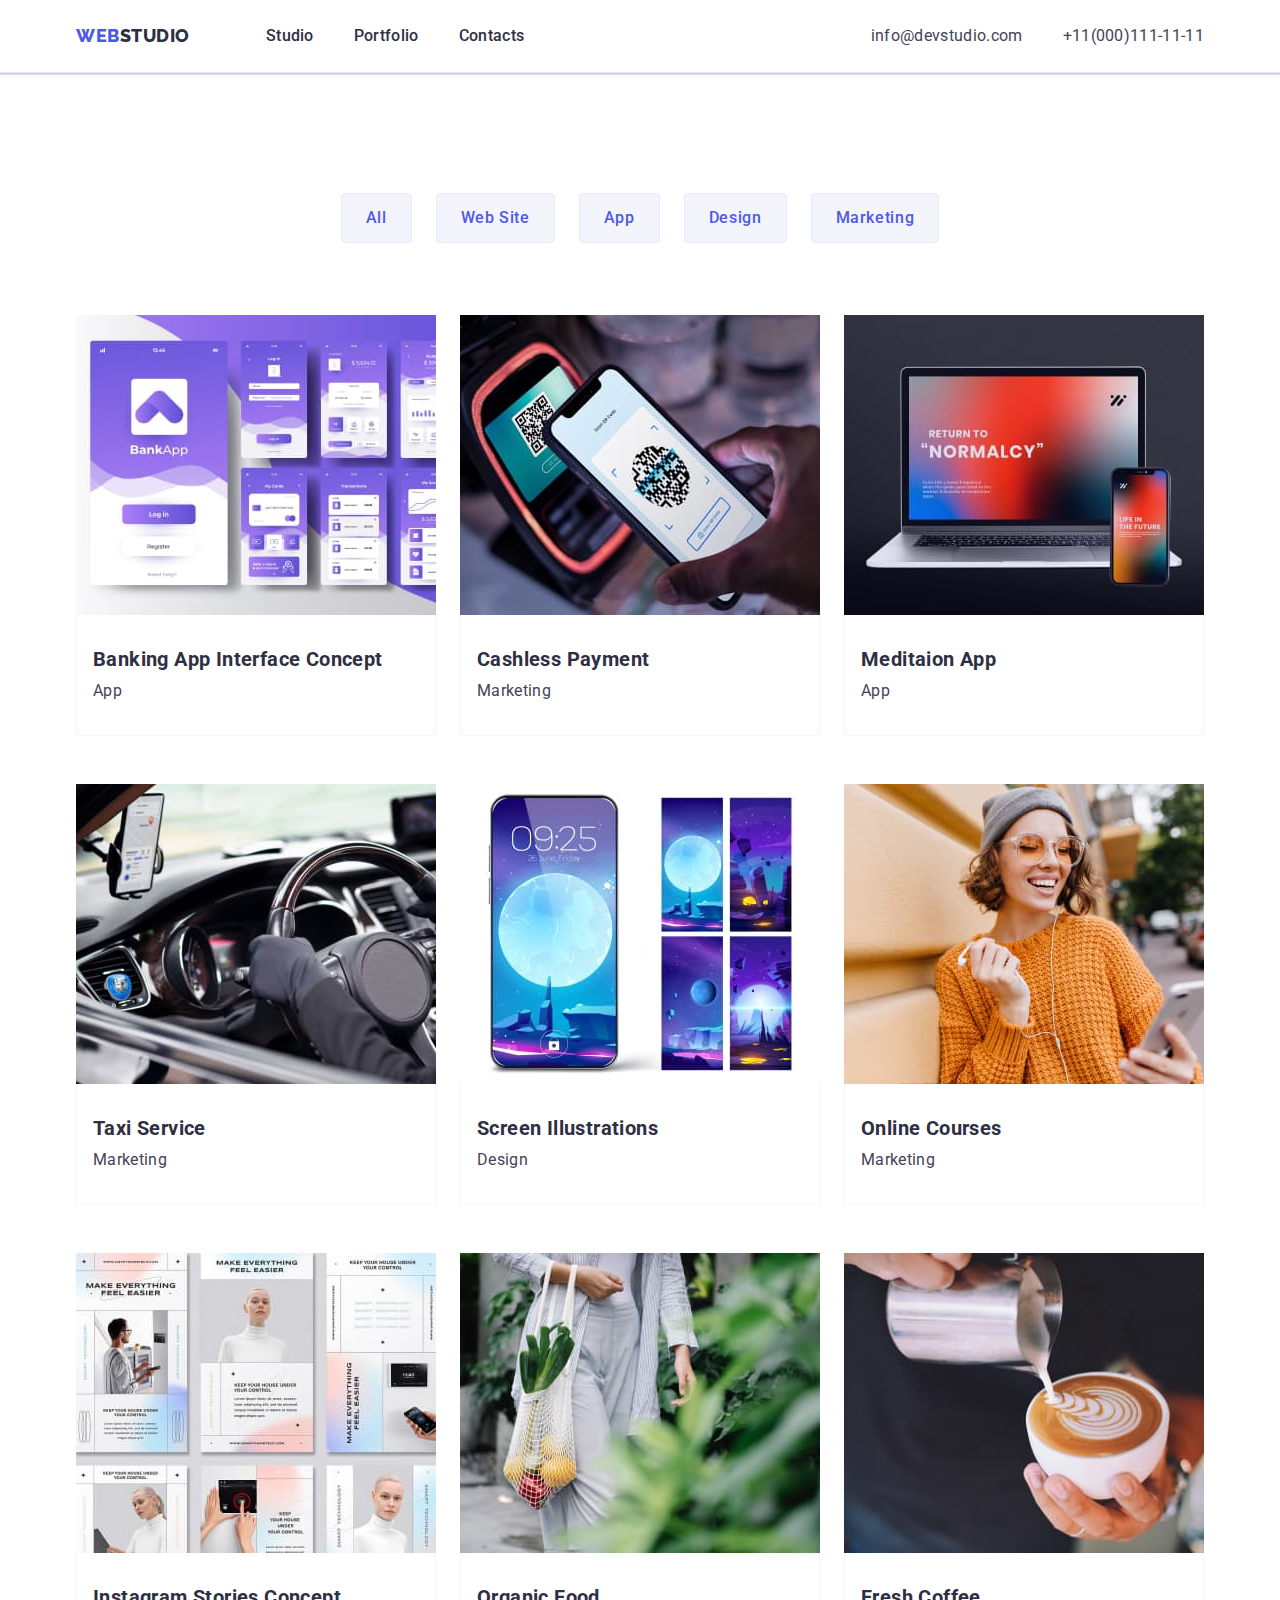
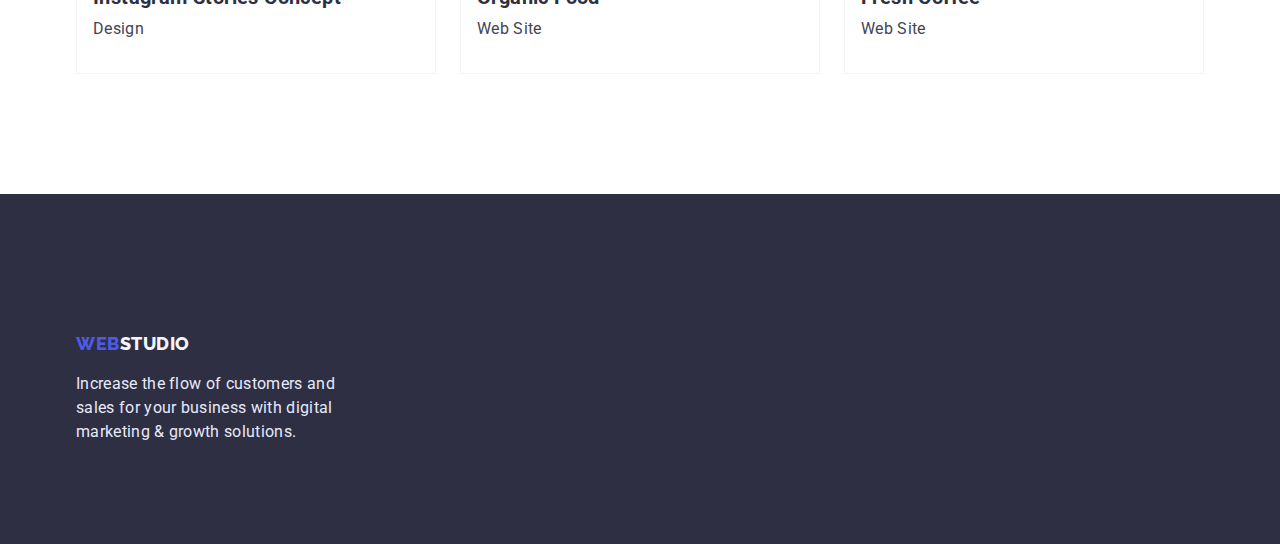
==== portfolio.html @ d632795c "Add files via upload" ====
<!DOCTYPE html>
<html lang="en">
  <head>
    <meta charset="UTF-8" />
    <meta http-equiv="X-UA-Compatible" content="IE=edge" />
    <meta name="viewport" content="width=, initial-scale=1.0" />
    <title>WEBSTUDIO</title>
    <link rel="preconnect" href="https://fonts.googleapis.com" />
    <link rel="preconnect" href="https://fonts.gstatic.com" crossorigin />
    <link
      href="https://fonts.googleapis.com/css2?family=Montserrat:wght@400;700&family=Raleway:wght@800&family=Roboto:wght@400;500;700&display=swap"
      rel="stylesheet"
    />
    <link rel="stylesheet" href="https://cdnjs.cloudflare.com/ajax/libs/modern-normalize/1.1.0/modern-normalize.min.css">
    <link rel="stylesheet" href="./style/styles.css" />
  </head>
  <body>
    <header class="header">
      <div class="container header-container "><nav class="header-navigation">
        <a href="" class="header-logo"><span class="header-logos">WEB</span>STUDIO</a>
        <ul class="header-list">
          <li class="header-item"><a class="header-link" href="./index.html">Studio</a></li>
          <li class="header-item"><a class="header-link" href="./portfolio.html">Portfolio</a></li>
          <li class="header-item"><a class="header-link" href="">Contacts</a></li>
    </ul>
      </nav> 
      <ul class="header-list">
        <li class="header-item"><a class="header-adress" href="mailto:info@devstudio.com">info@devstudio.com</a></li>
        <li class="header-item"><a class="header-adress" href="tel:+11 (000) 111-11-11">+11(000)111-11-11</a></li>
      </ul></div>
    </header>
    <main class="main">
      <section class="section">
       <div class="container ">
        <h1 class="visually-hidden">Portfolio</h1>
        <ul class="section-list list">
          <li class="section-item">
            <button class="section-button" type="button">All</button>
          </li>
          <li class="section-item">
            <button class="section-button" type="button">Web Site</button>
          </li>
          <li class="section-item">
            <button class="section-button" type="button">App</button>
          </li>
          <li class="section-item">
            <button class="section-button" type="button">Design</button>
          </li>
          <li class="section-item">
            <button class="section-button" type="button">Marketing</button>
          </li>
        </ul>
        <ul class="section-list card-set">
          <li class="section-items item">
            <a class="portfolio-adress" href=""><img
              class="section-image-card"
              src="images/img0.jpg"
              alt="more pages in phone"
            />
            <div class="portfolio-paragraf">
            <h3 class="section-title3">Banking App Interface Concept</h3>
            <p class="section-paragraph">App</p></div></a>
          </li>
          <li class="section-items item">
            <a class="portfolio-adress" href="">
              <img
                class="section-image-card"
                src="./images/img1.jpg"
                alt="phone with QR"
              />
              <div class="portfolio-paragraf">
              <h3 class="section-title3">Cashless Payment</h3>
              <p class="section-paragraph">Marketing</p></div>
            </a>
          </li>
          <li class="section-items item">
            <a class="portfolio-adress" href="">
              <img
                class="section-image-card"
                src="./images/img2.jpg"
                alt="imac shnd iphone"
              />
              <div class="portfolio-paragraf">
              <h3 class="section-title3">Meditaion App</h3>
              <p class="section-paragraph">App</p></div>
            </a>
          </li>
          <li class="section-items item">
            <a class="portfolio-adress" href="">
              <img
                class="section-image-card"
                src="./images/img3.jpg"
                alt="app taxi service"
              />
              <div class="portfolio-paragraf">
              <h3 class="section-title3 ">Taxi Service</h3>
              <p class="section-paragraph ">Marketing</p></div>
            </a>
          </li>
          <li class="section-items item"><a href="/">
            <img
              class="section-image-card"
              src="./images/img4.jpg"
              alt="screan illustration"
            />
            <div class="portfolio-paragraf">
            <h3 class="section-title3 ">Screen Illustrations</h3>
            <p class="section-paragraph ">Design</p></div>
          </a>
          </li>
          <li class="section-items item">
            <a class="portfolio-adress" href="">
              <img
                class="section-image-card"
                src="./images/img5.jpg"
                alt="girl online courses"
              />
              <div class="portfolio-paragraf">
              <h3 class="section-title3 ">Online Courses</h3>
              <p class="section-paragraph ">Marketing</p></div>
            </a>
          </li>
          <li class="section-items item">
            <a class="portfolio-adress" class="section-adress" href="">
              <img
                class="section-image-card"
                src="./images/img6.jpg"
                alt="instagram stories concept"
              />
              <div class="portfolio-paragraf">
              <h3 class="section-title3 ">Instagram Stories Concept</h3>
              <p class="section-paragraph ">Design</p> </div>
            </a>
          </li>
          <li class="section-items item">
            <a class="portfolio-adress" href="">
              <img
                class="section-image-card"
                src="./images/img7.jpg"
                alt="organic food"
              />
              <div class="portfolio-paragraf">
              <h3 class="section-title3 ">Organic Food</h3>
              <p class="section-paragraph ">Web Site</p></div>
              </a>
          </li>
          <li class="section-items item">
            <a class="portfolio-adress" href="">
              <img
                class="section-image-card"
                src="./images/img8.jpg"
                alt="fresh Coffe"
              />
              <div class="portfolio-paragraf">
              <h3 class="section-title3 ">Fresh Coffee</h3>
              <p class="section-paragraph ">Web Site</p></div>
            </a>
          </li>
        </ul>
       </div>
    </main>
    <footer class="footer">
      <div class="container">
       <a href="/" class="footer-logo">WEB<span class="footer-logos">STUDIO</span></a>
       <p class="footer-paragraph">
         Increase the flow of customers and sales for your business with digital
         marketing & growth solutions.
       </p>
      </div>
     </footer>
  </body>
</html>
---- style/styles.css ----
*,
*::before,
*::after {
  box-sizing: border-box;
}

h1,
h2,
h3,
p,
ul {
  margin: 0px;
  padding: 0px;
}

:root {
  --primary-text-color: #2e2f42;
  --hero-background-color: #2e2f42;
  --header-logos-color: #4d5ae5;
  --hover-focus-color: #404bbf;
  --primary-background-color: #ffffff;
  --white-text-color: #ffffff;
  --adress-color: #434455;
  --section-paragraph-color: #434455;
  --section-button-background: #f4f4fd;
  --footer-paragraph: #e7e9fc;
  --footer-logo: #4d5ae5;
  --footer-logos: #f4f4fd;
  --hero-button-background: #4d5ae5;
  --section-comand-background: #f4f4fd;
  --section-button-text: #4d5ae5;
  --acent-border-collor: #f4f4fd;
}
body {
  color: var(--primary-text-color);
  background-color: var(--primary-background-color);
  font-family: "Roboto", sans-serif;
}

.header {
  background: var(--primary-background-color);
  box-shadow: 0px 2px 1px rgba(46, 47, 66, 0.08),
    0px 1px 1px rgba(46, 47, 66, 0.16), 0px 1px 6px rgba(46, 47, 66, 0.08);
  border-bottom: 1px solid #e7e9fc;
}
.header-container {
  align-items: center;
  display: flex;
}

.header-navigation {
  align-items: center;
  display: flex;
}
.header-logo {
  margin-right: 76px;

  font-family: "Raleway";
  font-style: normal;
  font-weight: 800;
  font-size: 18px;
  line-height: 1.33;
  letter-spacing: 0.03em;
  color: var(--primary-text-color);
  text-decoration: none;
}

.header-logos {
  color: var(--header-logos-color);
}
.header-list {
  list-style: none;
  margin: 0px;
  padding: 0px;
  display: flex;
  margin-left: auto;
}
.header-item {
  font-weight: 500;
  font-size: 16px;
  line-height: 1.5;
  letter-spacing: 0.02em;
  color: var(--primary-text-color);
  text-decoration: none;
}
.header-item + .header-item {
  margin-left: 40px;
}
.header-link {
  font-weight: 500;
  font-size: 16px;
  line-height: 1.5;
  letter-spacing: 0.02em;
  color: var(--primary-text-color);
  text-decoration: none;

  display: block;
  padding-top: 24px;
  padding-bottom: 24px;
}
.header-link:hover,
:focus {
  color: var(--hover-focus-color);
}

.header-adress {
  font-weight: 400;
  font-size: 16px;
  line-height: 1.5;
  letter-spacing: 0.02em;
  color: var(--adress-color);
  text-decoration: none;

  display: block;
  padding-top: 24px;
  padding-bottom: 24px;
}
.header-adress:hover {
  font-style: normal;
  font-weight: 400;
  font-size: 16px;
  line-height: 1.5;
  letter-spacing: 0.02em;
  color: var(--hover-focus-color);
}
.header-adress:focus {
  font-style: normal;
  font-weight: 400;
  font-size: 16px;
  line-height: 1.5;
  letter-spacing: 0.02em;
  color: var(--hover-focus-color);
}
.hero {
  background: var(--primary-text-color);
  text-align: center;
  padding: 188px 0;
  height: 600px;
  min-width: 1440px;
}

.hero-icon {
  background-image:  linear-gradient(rgba(46,47,66,0.7),
  rgba(46,47,66,0.7)
  ),
  url(../images/people-office\ 1.jpg) ;
  background-repeat: no-repeat ;
  background-position: center;
background-size: contain;

}
.hero-list {
  list-style: none;
  text-decoration: none;
}

.hero-button {
  font-family: "Roboto", sans-serif;
  font-style: normal;
  font-weight: 500;
  font-size: 16px;
  line-height: 1.18;
  letter-spacing: 0.04em;
  color: var(--primary-background-color);
  padding: 16px 32px;
  background-color: var(--hero-button-background);
  cursor: pointer;
  box-shadow: 0px 4px 4px rgba(0, 0, 0, 0.15);
  border-radius: 4px;
  border: transparent;
}
.hero-button:hover {
  background: var(--hover-focus-color);
  box-shadow: 0px 1px 6px rgba(46, 47, 66, 0.08), 0px 1px 1px rgba(46, 47, 66, 0.16), 0px 2px 1px rgba(46, 47, 66, 0.08);
  border: transparent;
}
.hero-button:focus {
  background: var(--hover-focus-color);
  box-shadow: 0px 4px 4px rgba(0, 0, 0, 0.15);
  border: transparent;
}
.hero-title {
  font-weight: 700;
  font-size: 56px;
  line-height: 1.07;
  text-align: center;
  letter-spacing: 0.02em;
  color: var(--white-text-color);
  margin-top: 0px;
  margin-bottom: 48px;
}
.section {
  padding-top: 120px;
}

.section-padding {
  padding-bottom: 120px;
}

.visually-hidden {
  position: absolute;
  white-space: nowrap;
  width: 1px;
  height: 1px;
  overflow: hidden;
  border: 0;
  padding: 0;
  clip: rect(0 0 0 0);
  clip-path: inset(50%);
  margin: -1px;
}
.section-list {
  display: flex;
}
.section-list-studio {
  display: flex;
  list-style: none;
}

.section-title2 {
  font-weight: 700;
  font-size: 36px;
  line-height: 40px;
  color: var(--primary-text-color);
  margin-bottom: 72px;
  margin-top: 0;
  text-align: center;
}
.section-button {
  font-family: "Roboto", sans-serif;
  font-style: normal;
  font-weight: 500;
  font-size: 16px;
  line-height: 1.5;
  text-align: center;
  letter-spacing: 0.04em;
  background: var(--section-button-background);
  color: var(--section-button-text);
  border: 1px solid #e7e9fc;
  border-radius: 4px;
  cursor: pointer;
  display: flex;
  flex-direction: row;
  align-items: flex-start;
  padding: 12px 24px;
}

.section-button + .section-button {
  margin-left: 24px;
}

.section-button:hover {
  background: var(--hover-focus-color);
  box-shadow: 0px 3px 1px rgba(0, 0, 0, 0.1), 0px 2px 1px rgba(0, 0, 0, 0.08),
    0px 2px 2px rgba(0, 0, 0, 0.12);
  border-color: transparent;
  color: var(--white-text-color);
}
.section-button:focus {
  background: var(--hover-focus-color);
  box-shadow: 0px 3px 1px rgba(0, 0, 0, 0.1), 0px 2px 1px rgba(0, 0, 0, 0.08),
    0px 2px 2px rgba(0, 0, 0, 0.12);
  border-radius: 4px;
  border: transparent;
  color: var(--white-text-color);
}

img {
  display: block;
  max-width: 100%;
  height: auto;
}


.section-images {
  background: url(man-with-laptop-presenting-something.jpg);
  mix-blend-mode: normal;
  margin-bottom: 32px;
}
.section-image-card {
}
.section-title3 {
  font-weight: 700;
  font-size: 20px;
  line-height: 1.2;
  letter-spacing: 0.02em;
  color: var(--primary-text-color);
  text-decoration: none;
  margin-bottom: 8px;
  margin-top: 0px;
}
.section-paragraph {
  font-size: 16px;
  line-height: 1.5;
  letter-spacing: 0.02em;
  color: var(--section-paragraph-color);
  text-decoration: none;
  margin-top: 0px;
}

.portfolio-paragraf {
  border-left: 0.5px solid var(--acent-border-collor);
  border-bottom: 0.5px solid var(--acent-border-collor);
  border-right: 0.5px solid var(--acent-border-collor);
  padding: 32px 16px;
}

.footer {
  background: var(--hero-background-color);
  padding-top: 138px;
  padding-bottom: 100px;
}
.footer-logo {
  font-family: "Raleway", sans-serif;
  font-weight: 800;
  font-size: 18px;
  line-height: 1.33;
  letter-spacing: 0.03em;
  text-transform: uppercase;
  color: var(--footer-logo);
  text-decoration: none;

  letter-spacing: 0.03em;
  text-transform: uppercase;
}
.footer-logos {
  color: var(--footer-logos);
}
.footer-paragraph {
  font-weight: 400;
  font-size: 16px;
  line-height: 1.5;
  letter-spacing: 0.02em;
  color: var(--footer-paragraph);
  width: 264px;
  left: 156px;
  top: 2418px;
  margin-top: 16px;
}
.section-item {
  list-style: none;
  background: var(--primary-background-color);
}

.item-basis {
  flex-basis: calc(100% / 3);
}

.section-item + .section-item {
  margin-left: 24px;
}
.section-items {
  list-style: none;
}

.section-comand {
  background: var(--section-comand-background);
  padding-bottom: 120px;
  padding-top: 120px;
}
.comand {
  box-shadow: 0px 1px 6px rgba(46, 47, 66, 0.08),
    0px 1px 1px rgba(46, 47, 66, 0.16), 0px 2px 1px rgba(46, 47, 66, 0.08);
  border-radius: 0px 0px 4px 4px;
  text-align: center;
  padding-bottom: 32px;
}
a {
  text-decoration: none;
}
.container {
  width: 1158px;
  margin: 0 auto;
  padding-left: 15px;
  padding-right: 15px;
}
.list {
  margin-bottom: 72px;
  display: flex;
  justify-content: center;
}
.card-set {
  flex-wrap: wrap;
  column-gap: 24px;
  row-gap: 48px;
  flex-basis: calc(100% / 3);
  padding-bottom: 120px;
}
.social-title {
  font-weight: 500;
font-size: 16px;
line-height: 1.5;
letter-spacing: 0.02em;

color: #FFFFFF;
}
.customers-link {
  width: 168px;
  height: 88px;
  border: 1px solid #8E8F99;
  border-radius: 4px;
  display: flex;
}
.team-social-link {
  width: 40px;
  height: 40px;
  background-color: #4D5AE5;
  border-radius: 50%;
}
.team-social-link:hover{
  background-color: #404BBF;
}
.team-social-link:focus {
  background-color: #404BBF;
}
.team-social-link+.team-social-link {
margin-left: 24px;
}

.link-list {
  justify-content: center;
  margin-top: 8px;
}

.footer-list {
  list-style: none;
  justify-content: center;
}
.portfolio-adress {
  box-shadow: 0px 1px 6px rgba(46, 47, 66, 0.08);
}
.portfolio-adress:hover {
  box-shadow: 0px 1px 6px rgba(46, 47, 66, 0.08), 0px 1px 1px rgba(46, 47, 66, 0.16), 0px 2px 1px rgba(46, 47, 66, 0.08);
}

.footer-link {
  width: 40px;
  height: 40px;
  background-color: rgba(255, 255, 255, 0.1);
  display: flex;
  border-radius: 50%;
  align-items: center;
}
.footer-link:hover {
background-color: #31D0AA;
}
.footer-link:focus {
  background-color: #31D0AA;
  }
.footer-item+.footer-item {
  margin-left: 16px;
}
.footer-social {
  margin-left: 120px;
}
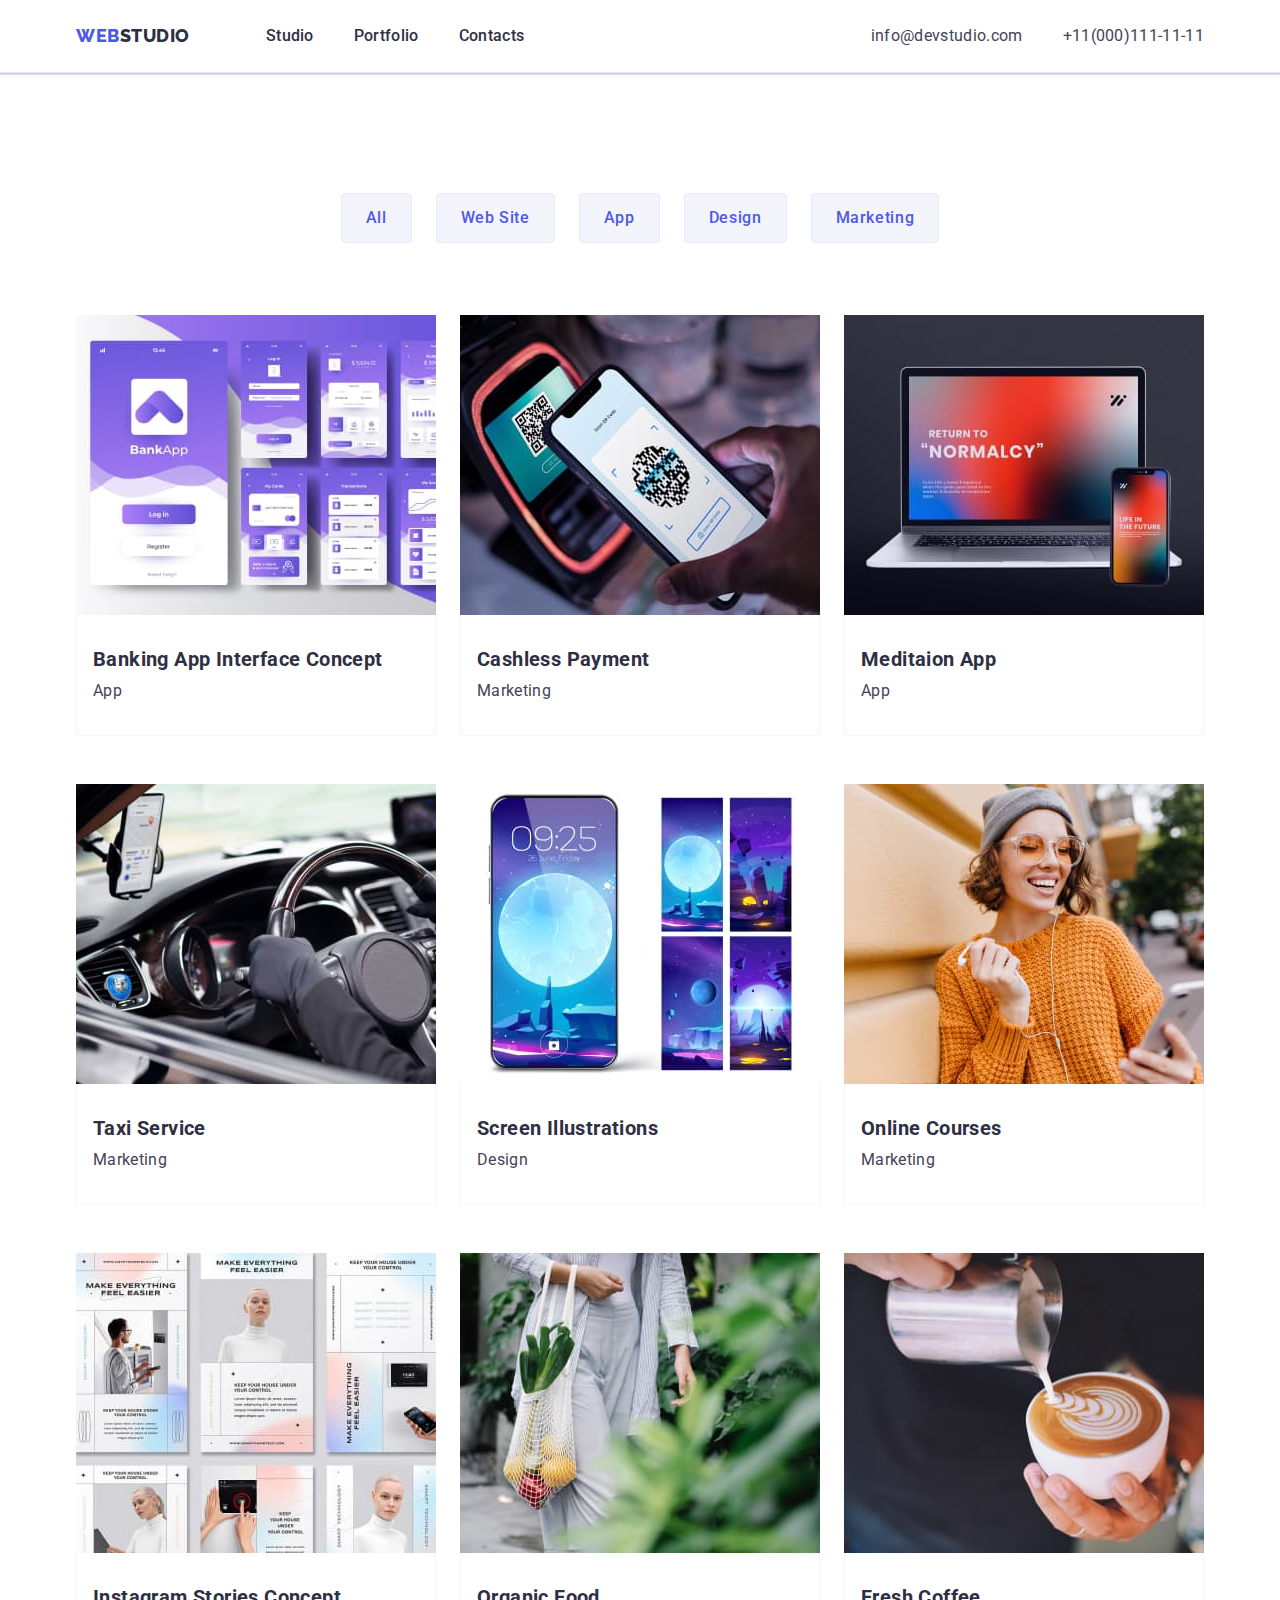
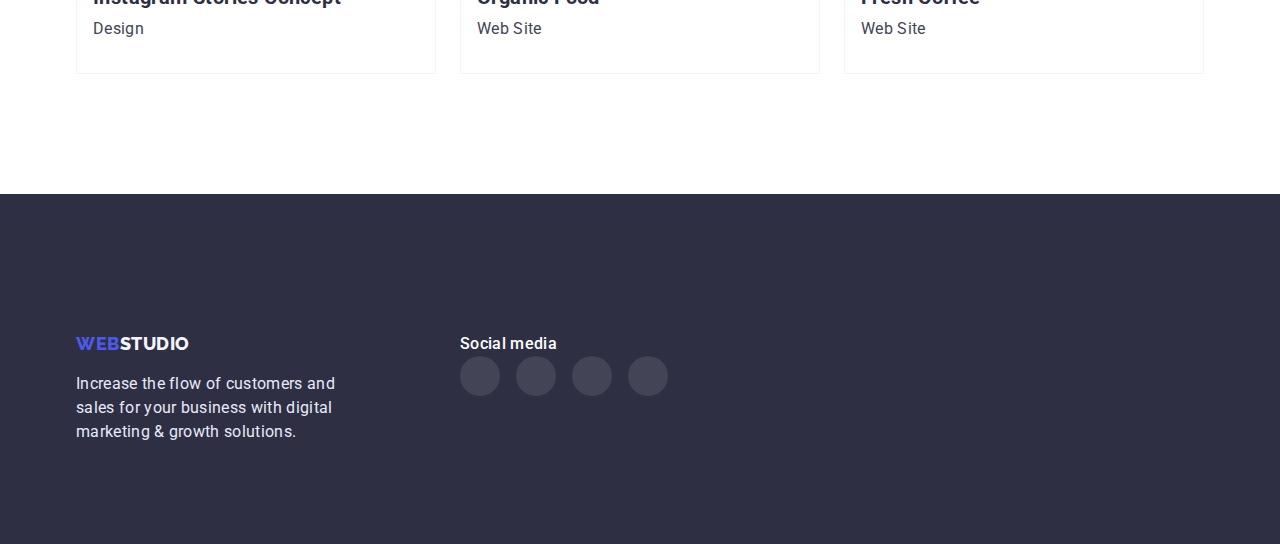
==== commit 14f92f1a: "Add files via upload" ====
--- a/portfolio.html
+++ b/portfolio.html
@@ -161,12 +161,31 @@
     </main>
     <footer class="footer">
       <div class="container">
-       <a href="/" class="footer-logo">WEB<span class="footer-logos">STUDIO</span></a>
-       <p class="footer-paragraph">
-         Increase the flow of customers and sales for your business with digital
-         marketing & growth solutions.
-       </p>
+        <ul class="section-list-studio">
+          <li>
+            <div class="footer-info">
+              <a href="" class="footer-logo"
+                >WEB<span class="footer-logos">STUDIO</span></a
+              >
+              <p class="footer-paragraph">
+                Increase the flow of customers and sales for your business with
+                digital marketing & growth solutions.
+              </p>
+            </div>
+          </li>
+          <li>
+            <div class="footer-social">
+              <h2 class="social-title">Social media</h2>
+              <ul class="section-list-studio">
+                <li class="footer-item"><a class="footer-link" href=""></a></li>
+                <li class="footer-item"><a class="footer-link" href=""></a></li>
+                <li class="footer-item"><a class="footer-link" href=""></a></li>
+                <li class="footer-item"><a class="footer-link" href=""></a></li>
+              </ul>
+            </div>
+          </li>
+        </ul>
       </div>
-     </footer>
+    </footer>
   </body>
 </html>
--- a/style/styles.css
+++ b/style/styles.css
@@ -452,4 +452,23 @@
 }
 .footer-social {
   margin-left: 120px;
+}
+
+
+
+.icon-advantages {
+
+}
+.advantages-item {
+  display: flex;
+  width: 264px;
+  height: 112px;
+  align-items: center;
+  justify-content: center;
+  background-color: #F4F4FD;
+  border-radius: 4px;
+  margin-bottom: 8px;
+}
+.advantages-item+.advantages-item {
+margin-left: 24px;
 }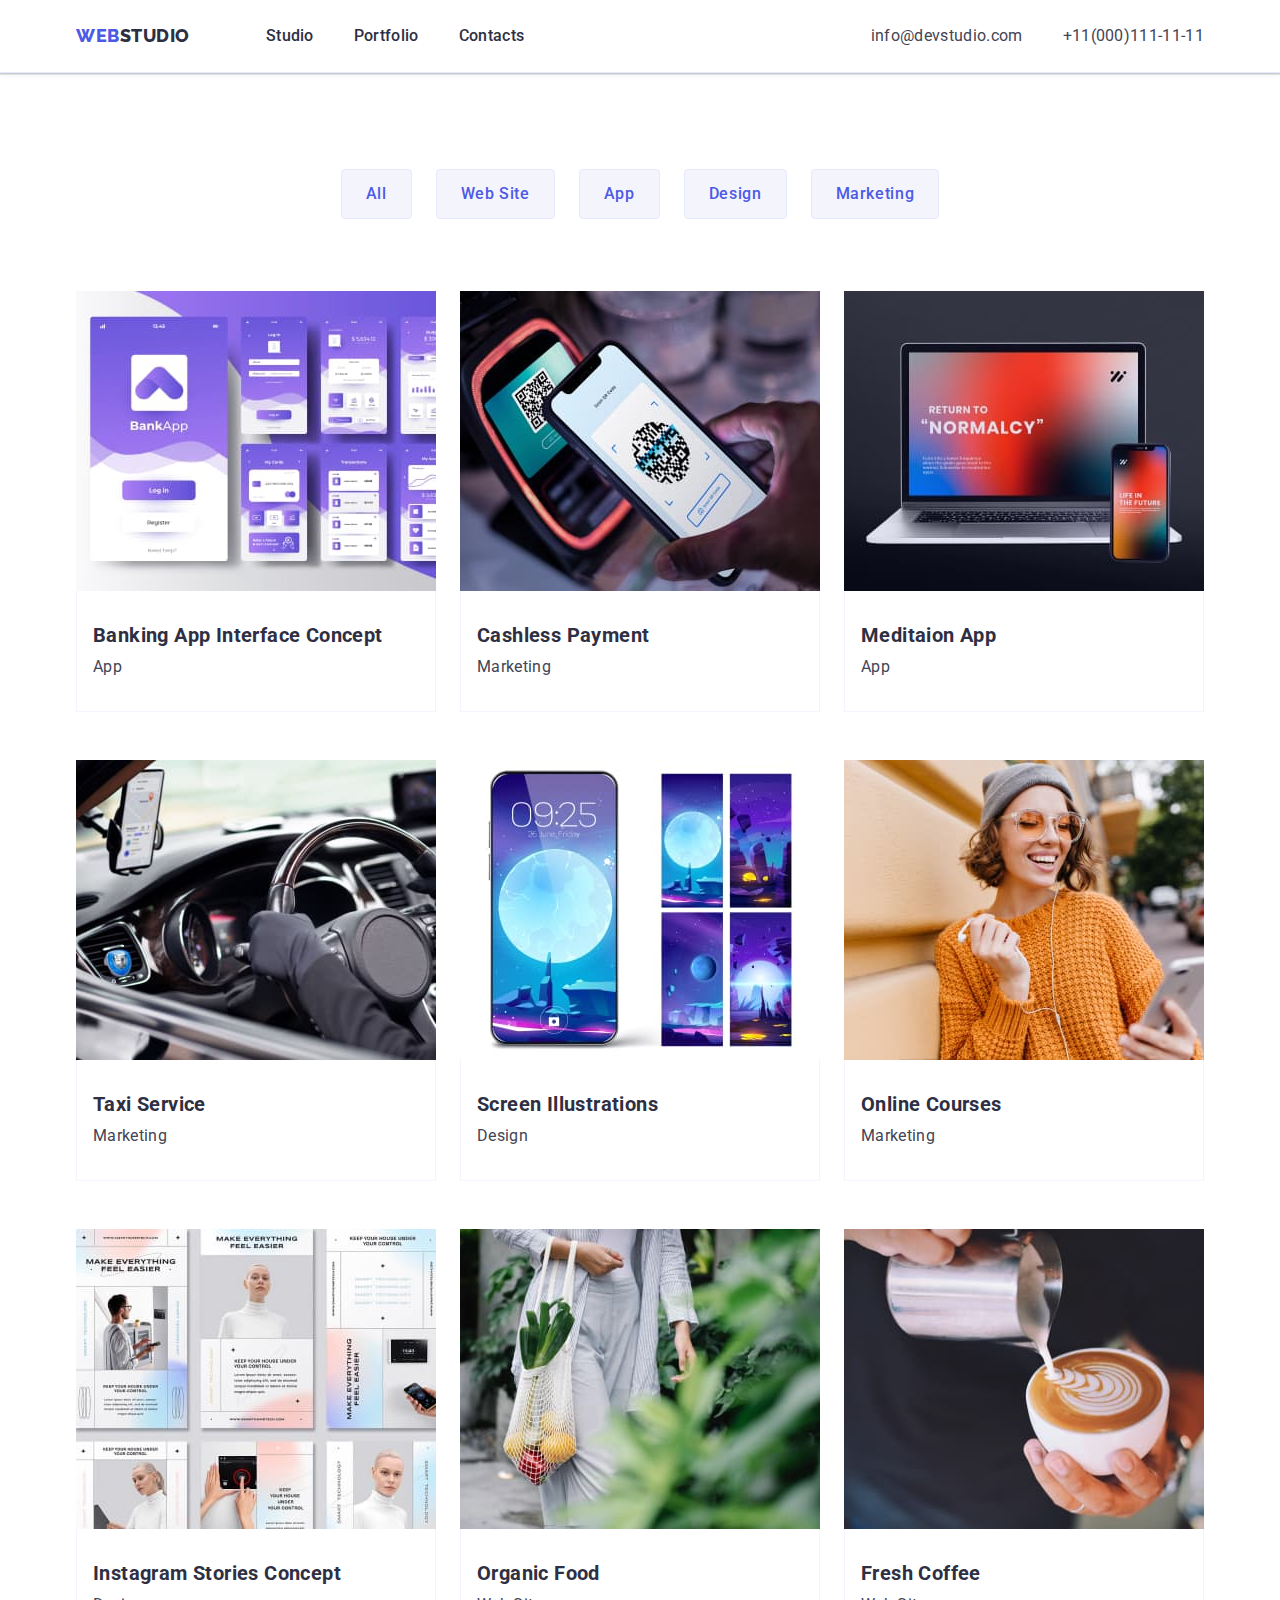
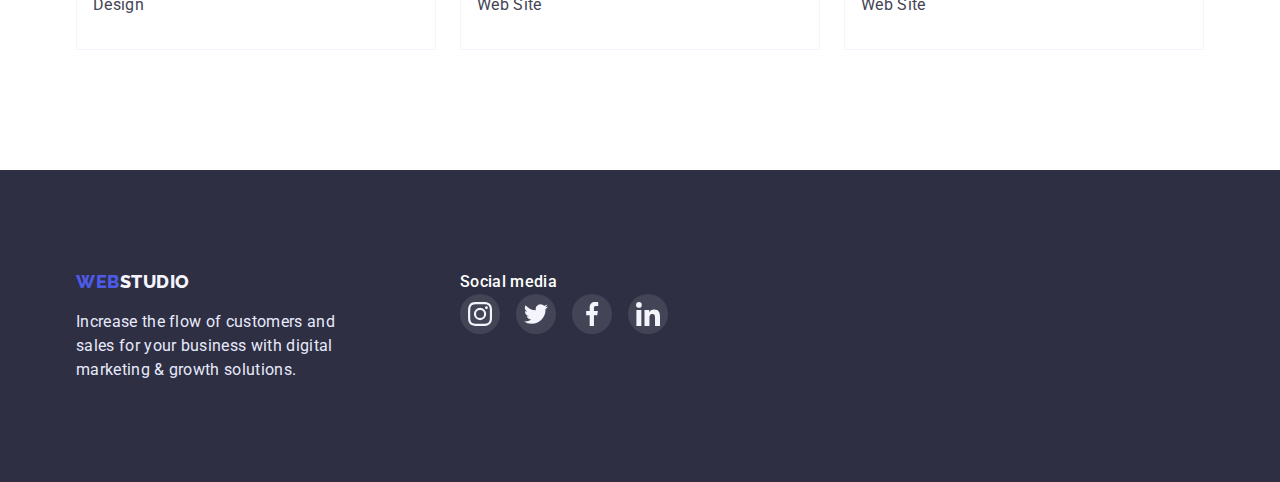
==== commit 88a9dcb3: "Add files via upload" ====
--- a/portfolio.html
+++ b/portfolio.html
@@ -177,10 +177,30 @@
             <div class="footer-social">
               <h2 class="social-title">Social media</h2>
               <ul class="section-list-studio">
-                <li class="footer-item"><a class="footer-link" href=""></a></li>
-                <li class="footer-item"><a class="footer-link" href=""></a></li>
-                <li class="footer-item"><a class="footer-link" href=""></a></li>
-                <li class="footer-item"><a class="footer-link" href=""></a></li>
+                <li class="footer-item"><a class="footer-link" href="">
+                  <svg class="icon-link" width="24" height="24">
+                    <use href="./images/symbol-defs (1).svg#instagram-2">
+                    </use>
+                  </svg>
+                </a></li>
+                <li class="footer-item"><a class="footer-link" href="">
+                  <svg class="icon-link" width="24" height="24">
+                    <use href="./images/symbol-defs (1).svg#twitter-1">
+                    </use>
+                  </svg>
+                </a></li>
+                <li class="footer-item"><a class="footer-link" href="">
+                  <svg class="icon-link" width="24" height="24">
+                    <use href="./images/symbol-defs (1).svg#facebook-1">
+                    </use>
+                  </svg>
+                </a></li>
+                <li class="footer-item"><a class="footer-link" href="">
+                  <svg class="icon-link" width="24" height="24">
+                    <use href="./images/symbol-defs (1).svg#linkedin-1">
+                    </use>
+                  </svg>
+                </a></li>
               </ul>
             </div>
           </li>
--- a/style/styles.css
+++ b/style/styles.css
@@ -140,14 +140,14 @@
 }
 
 .hero-icon {
-  background-image:  linear-gradient(rgba(46,47,66,0.7),
-  rgba(46,47,66,0.7)
-  ),
-  url(../images/people-office\ 1.jpg) ;
-  background-repeat: no-repeat ;
+  background-image: linear-gradient(
+      rgba(46, 47, 66, 0.7),
+      rgba(46, 47, 66, 0.7)
+    ),
+    url(../images/people-office\ 1.jpg);
+  background-repeat: no-repeat;
   background-position: center;
-background-size: contain;
-
+  background-size: contain;
 }
 .hero-list {
   list-style: none;
@@ -171,7 +171,8 @@
 }
 .hero-button:hover {
   background: var(--hover-focus-color);
-  box-shadow: 0px 1px 6px rgba(46, 47, 66, 0.08), 0px 1px 1px rgba(46, 47, 66, 0.16), 0px 2px 1px rgba(46, 47, 66, 0.08);
+  box-shadow: 0px 1px 6px rgba(46, 47, 66, 0.08),
+    0px 1px 1px rgba(46, 47, 66, 0.16), 0px 2px 1px rgba(46, 47, 66, 0.08);
   border: transparent;
 }
 .hero-button:focus {
@@ -190,7 +191,8 @@
   margin-bottom: 48px;
 }
 .section {
-  padding-top: 120px;
+  padding-top: 96px;
+  padding-bottom: 120px;
 }
 
 .section-padding {
@@ -271,7 +273,6 @@
   height: auto;
 }
 
-
 .section-images {
   background: url(man-with-laptop-presenting-something.jpg);
   mix-blend-mode: normal;
@@ -307,7 +308,7 @@
 
 .footer {
   background: var(--hero-background-color);
-  padding-top: 138px;
+  padding-top: 100px;
   padding-bottom: 100px;
 }
 .footer-logo {
@@ -384,37 +385,46 @@
   column-gap: 24px;
   row-gap: 48px;
   flex-basis: calc(100% / 3);
-  padding-bottom: 120px;
 }
 .social-title {
   font-weight: 500;
-font-size: 16px;
-line-height: 1.5;
-letter-spacing: 0.02em;
-
-color: #FFFFFF;
+  font-size: 16px;
+  line-height: 1.5;
+  letter-spacing: 0.02em;
+
+  color: var(--white-text-color);
 }
 .customers-link {
   width: 168px;
   height: 88px;
-  border: 1px solid #8E8F99;
+  border: 1px solid #8e8f99;
   border-radius: 4px;
   display: flex;
-}
+  padding: 16px 32px;
+  fill: #8e8f99;
+}
+
+.customers-link:hover {
+  fill: #404bbf;
+}
+
 .team-social-link {
   width: 40px;
   height: 40px;
-  background-color: #4D5AE5;
+  background-color: #4d5ae5;
   border-radius: 50%;
-}
-.team-social-link:hover{
-  background-color: #404BBF;
+  align-items: center;
+  display: flex;
+  padding: 12px;
+}
+.team-social-link:hover {
+  background-color: #404bbf;
 }
 .team-social-link:focus {
-  background-color: #404BBF;
-}
-.team-social-link+.team-social-link {
-margin-left: 24px;
+  background-color: #404bbf;
+}
+.team-social-link + .team-social-link {
+  margin-left: 24px;
 }
 
 .link-list {
@@ -430,7 +440,8 @@
   box-shadow: 0px 1px 6px rgba(46, 47, 66, 0.08);
 }
 .portfolio-adress:hover {
-  box-shadow: 0px 1px 6px rgba(46, 47, 66, 0.08), 0px 1px 1px rgba(46, 47, 66, 0.16), 0px 2px 1px rgba(46, 47, 66, 0.08);
+  box-shadow: 0px 1px 6px rgba(46, 47, 66, 0.08),
+    0px 1px 1px rgba(46, 47, 66, 0.16), 0px 2px 1px rgba(46, 47, 66, 0.08);
 }
 
 .footer-link {
@@ -440,35 +451,34 @@
   display: flex;
   border-radius: 50%;
   align-items: center;
+  padding: 8px;
 }
 .footer-link:hover {
-background-color: #31D0AA;
+  background-color: #31d0aa;
 }
 .footer-link:focus {
-  background-color: #31D0AA;
-  }
-.footer-item+.footer-item {
+  background-color: #31d0aa;
+}
+.footer-item {
+  align-items: center;
+}
+.footer-item + .footer-item {
   margin-left: 16px;
 }
 .footer-social {
   margin-left: 120px;
 }
 
-
-
-.icon-advantages {
-
-}
 .advantages-item {
   display: flex;
   width: 264px;
   height: 112px;
   align-items: center;
   justify-content: center;
-  background-color: #F4F4FD;
+  background-color: #f4f4fd;
   border-radius: 4px;
   margin-bottom: 8px;
 }
-.advantages-item+.advantages-item {
-margin-left: 24px;
-}+.advantages-item + .advantages-item {
+  margin-left: 24px;
+}
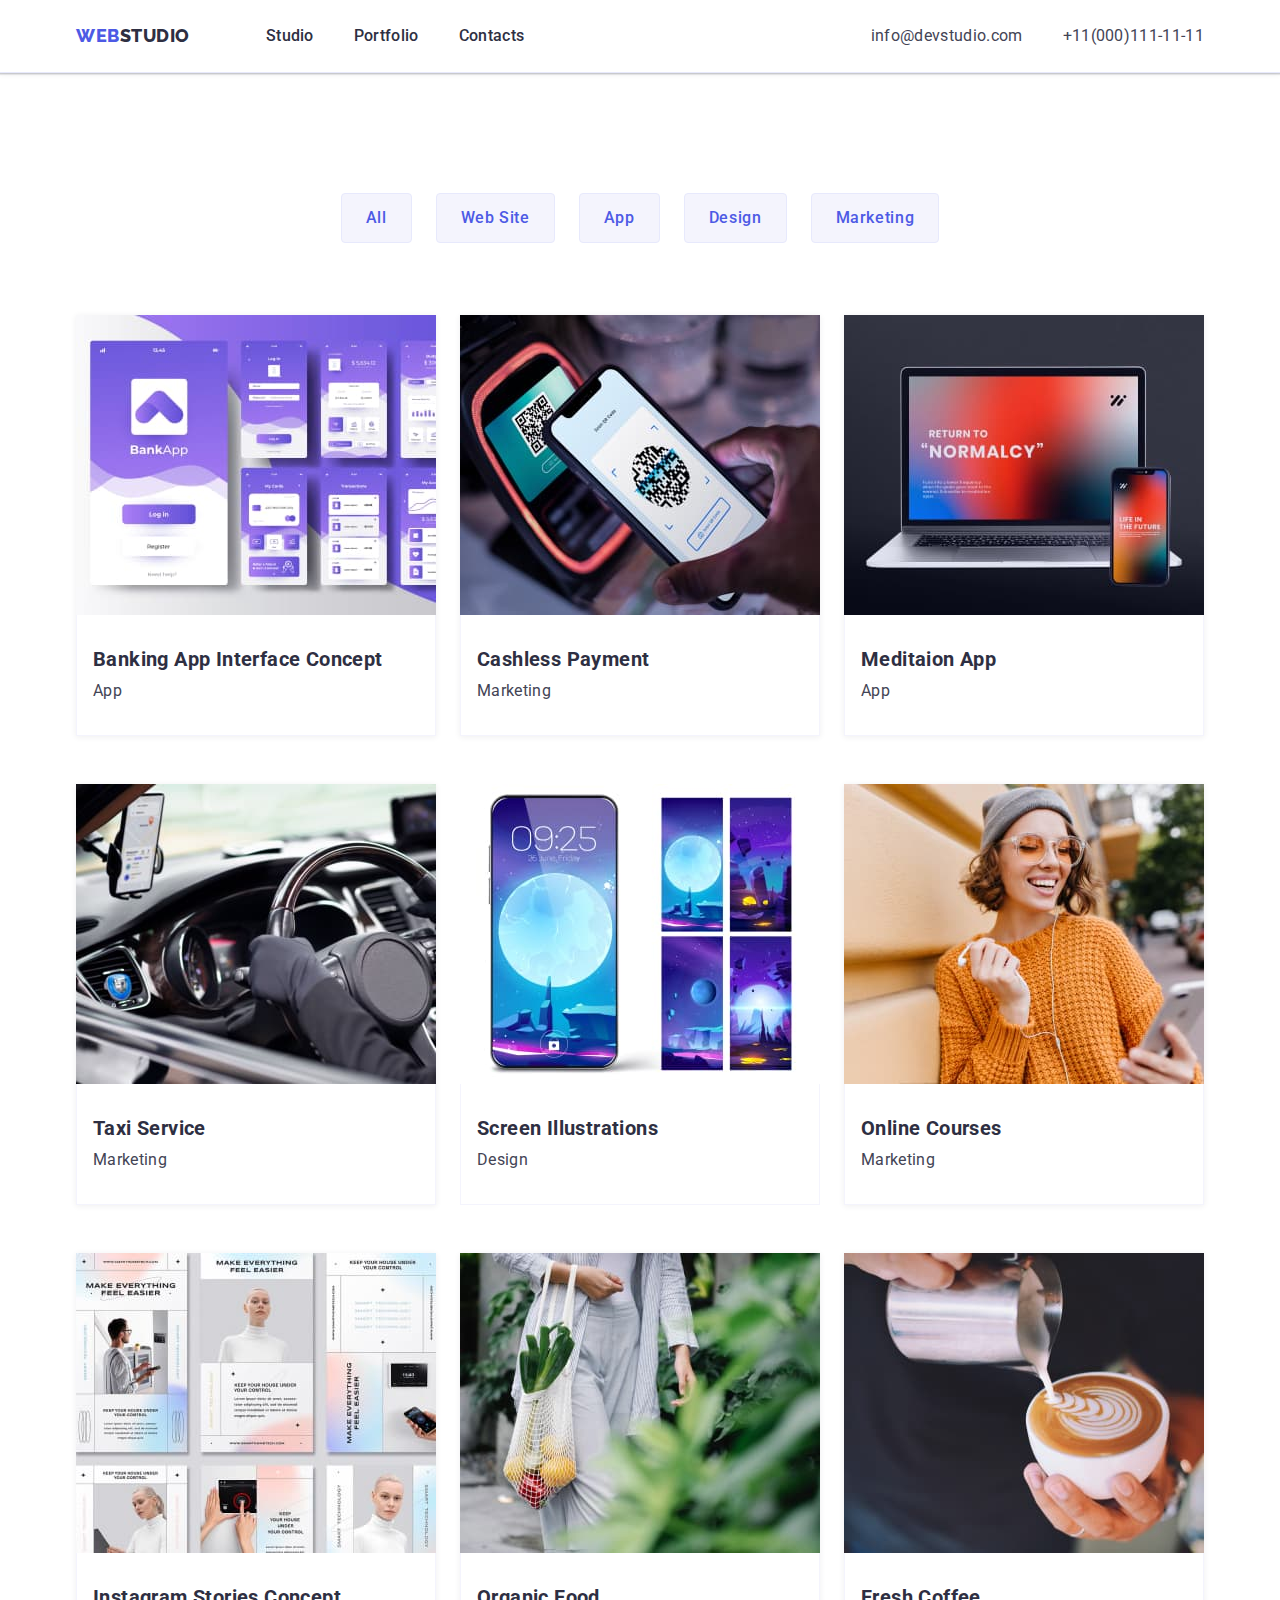
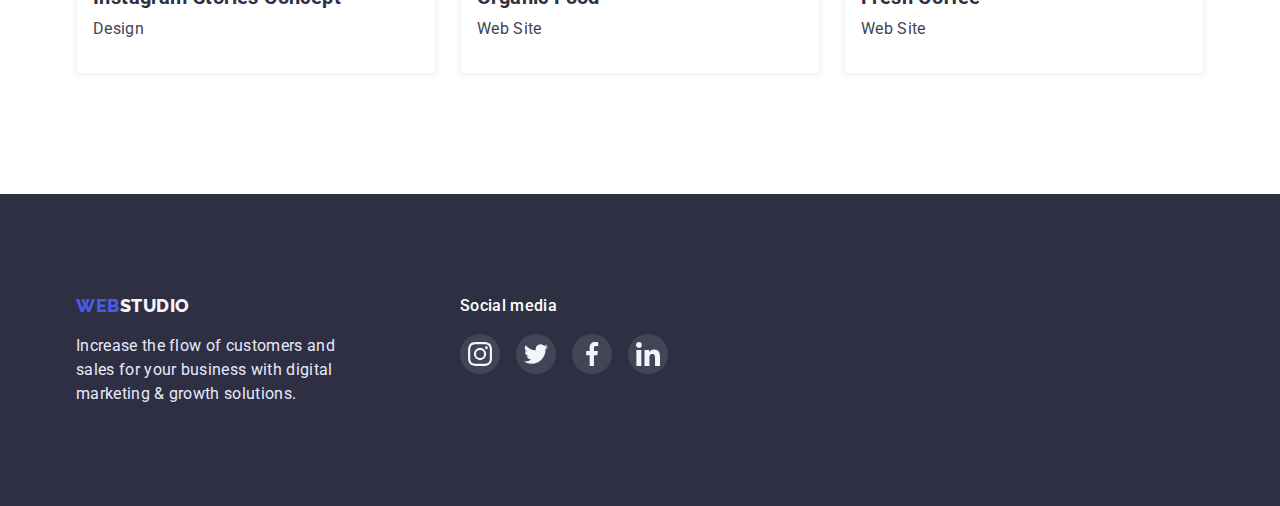
==== commit ee386b67: "Add files via upload" ====
--- a/portfolio.html
+++ b/portfolio.html
@@ -160,9 +160,7 @@
        </div>
     </main>
     <footer class="footer">
-      <div class="container">
-        <ul class="section-list-studio">
-          <li>
+      <div class="container section-list-studio">
             <div class="footer-info">
               <a href="" class="footer-logo"
                 >WEB<span class="footer-logos">STUDIO</span></a
@@ -172,10 +170,8 @@
                 digital marketing & growth solutions.
               </p>
             </div>
-          </li>
-          <li>
             <div class="footer-social">
-              <h2 class="social-title">Social media</h2>
+              <h3 class="social-title">Social media</h3>
               <ul class="section-list-studio">
                 <li class="footer-item"><a class="footer-link" href="">
                   <svg class="icon-link" width="24" height="24">
@@ -203,8 +199,6 @@
                 </a></li>
               </ul>
             </div>
-          </li>
-        </ul>
       </div>
     </footer>
   </body>
--- a/style/styles.css
+++ b/style/styles.css
@@ -135,8 +135,9 @@
   background: var(--primary-text-color);
   text-align: center;
   padding: 188px 0;
-  height: 600px;
-  min-width: 1440px;
+  max-width: 1440px;
+  display: flex;
+  margin: auto;
 }
 
 .hero-icon {
@@ -147,7 +148,7 @@
     url(../images/people-office\ 1.jpg);
   background-repeat: no-repeat;
   background-position: center;
-  background-size: contain;
+  background-size: cover;
 }
 .hero-list {
   list-style: none;
@@ -191,8 +192,12 @@
   margin-bottom: 48px;
 }
 .section {
-  padding-top: 96px;
+padding-top: 120px;
   padding-bottom: 120px;
+}
+
+.section-advantages {
+  padding-top: 120px;
 }
 
 .section-padding {
@@ -391,6 +396,7 @@
   font-size: 16px;
   line-height: 1.5;
   letter-spacing: 0.02em;
+  padding-bottom: 16px;
 
   color: var(--white-text-color);
 }
@@ -406,6 +412,11 @@
 
 .customers-link:hover {
   fill: #404bbf;
+  border: 1px solid #404BBF;
+}
+.customers-link:focus {
+  fill: #404bbf;
+  border: 1px solid #404BBF;
 }
 
 .team-social-link {
@@ -438,6 +449,7 @@
 }
 .portfolio-adress {
   box-shadow: 0px 1px 6px rgba(46, 47, 66, 0.08);
+  display: block;
 }
 .portfolio-adress:hover {
   box-shadow: 0px 1px 6px rgba(46, 47, 66, 0.08),
@@ -479,6 +491,7 @@
   border-radius: 4px;
   margin-bottom: 8px;
 }
+
 .advantages-item + .advantages-item {
   margin-left: 24px;
 }
